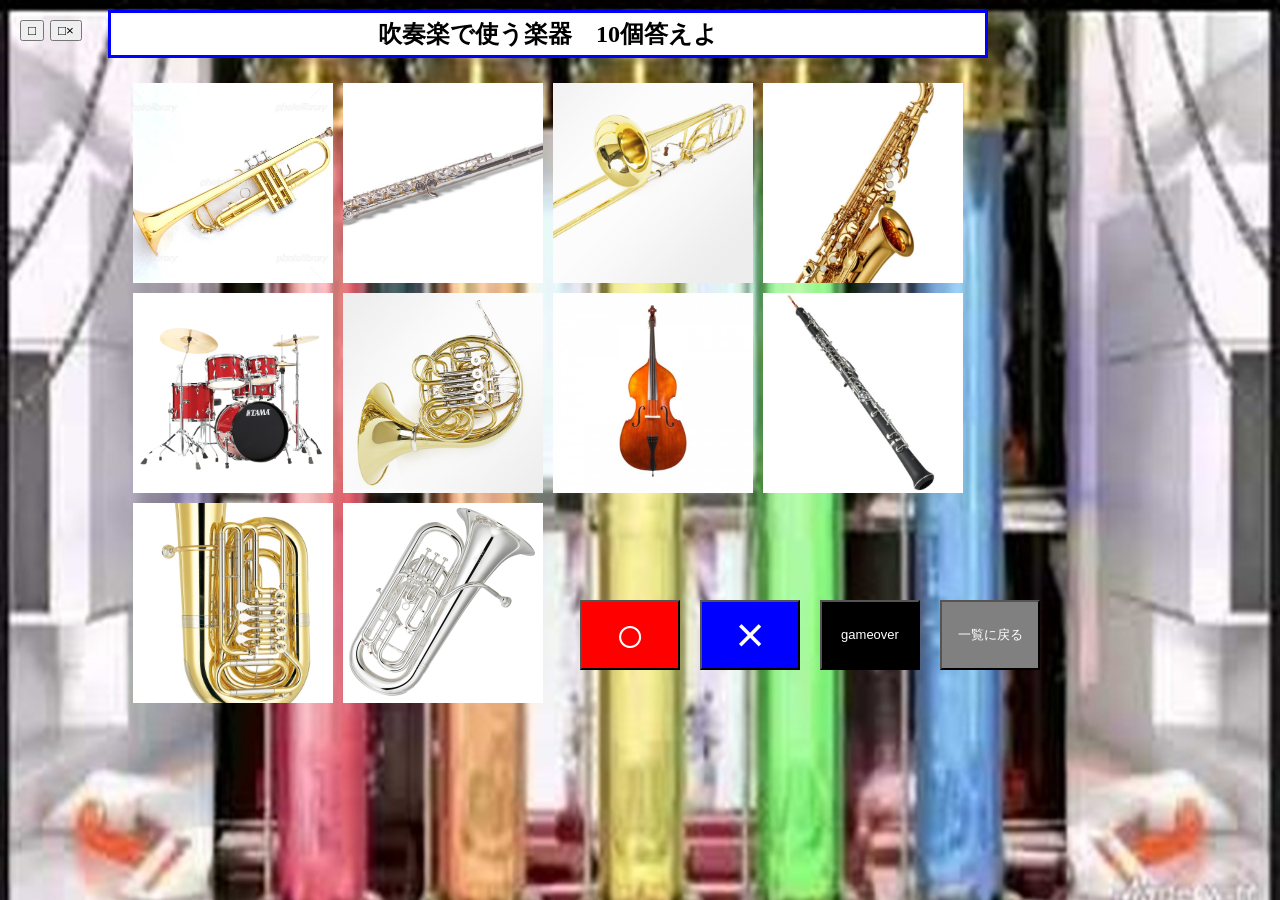
==== mondai/1/1.html @ d50b70fa "Update 1.html" ====
<!DOCTYPE html>
<html lang="ja">

<head>
    <meta charset="UTF-8">
    <meta name="viewport" content="width=device-width, initial-scale=1.0">
    <title>five bomber</title>
    <link rel="stylesheet" href="../../style.css">
</head>

<body>
    <button id="button1">□</button>
    <button id="button2">□×</button>
    <h2>吹奏楽で使う楽器　10個答えよ</h2>
    <img class="choose" id="a" src="img/tp.jpg">
    <img class="choose" id="b" src="img/fl.jpg">
    <img class="choose" id="c" src="img/tb.jpg">
    <img class="choose" id="d" src="img/sax.jpg">
    <br>
    <img class="choose" id="e" src="img/drum.jpg">
    <img class="choose" id="f" src="img/hr.jpg">
    <img class="choose" id="g" src="img/stbass.jpg">
    <img class="choose" id="h" src="img/ob.jpg">
    <br>
    <img class="choose" id="i" src="img/tu.jpg">
    <img class="choose" id="j" src="img/euph.jpg">

    <button id="ok">○</button>
    <button id="ng">×</button>
    <button id="gameover">gameover</button>
    <button id="back" onclick="location.href='../../index.html'">一覧に戻る</a></button>

    <img id="maru" class="mienai" src="../../images/maru.png">
    <img id="batsu" class="mienai" src="../../images/batsu.png">
    <img id="gameoverImg" class="mienai" src="../../images/gameover.jpeg">
    <img id="clear" class="mienai" src="../../images/clear.png">
</body>
<script src="../../index.js"></script>
</html>
---- style.css ----
body {
    width: 1080px;
    height: 810px;
    background-image: url(./images/background.jpg);
    background-size: cover;
    text-align: center;
}

#button1 {
    position: absolute;
    top: 20px;
    left: 20px;
}

#button2 {
    position: absolute;
    top: 20px;
    left: 50px;
}

h2 {
    padding: 5px 0px 5px 0px;
    margin: 10px 100px 5px 100px;
    background-color: white;
    border: solid 3px blue;
}

img {
    width: 200px;
    height: 200px;
    margin: 3px;
}

#a {
    position: absolute;
    top: 80px;
    left: 130px;
}

#b {
    position: absolute;
    top: 80px;
    left: 340px;
}

#c {
    position: absolute;
    top: 80px;
    left: 550px;
}

#d {
    position: absolute;
    top: 80px;
    left: 760px;
}

#e {
    position: absolute;
    top: 290px;
    left: 130px;
}

#f {
    position: absolute;
    top: 290px;
    left: 340px;
}

#g {
    position: absolute;
    top: 290px;
    left: 550px;
}

#h {
    position: absolute;
    top: 290px;
    left: 760px;
}

#i {
    position: absolute;
    top: 500px;
    left: 130px;
}

#j {
    position: absolute;
    top: 500px;
    left: 340px;
}

#ok {
    width: 100px;
    height: 70px;
    font-size: 50px;
    text-align: center;
    padding-top: 0px;
    color: white;
    position: absolute;
    top: 600px;
    left:580px;
    background-color: red;
}

#ng {
    width: 100px;
    height: 70px;
    font-size: 50px;
    text-align: center;
    padding-top: 0px;
    color: white;
    position: absolute;
    top: 600px;
    left: 700px;
    background-color: blue;
}

#gameover {
    width: 100px;
    height: 70px;
    font-size: 50px;
    text-align: center;
    padding-top: 0px;
    color: white;
    position: absolute;
    top: 600px;
    left: 820px;
    background-color: black;
    font-size: small;
}

#back {
    width: 100px;
    height: 70px;
    font-size: 50px;
    text-align: center;
    padding-top: 0px;
    color: white;
    position: absolute;
    top: 600px;
    left: 940px;
    background-color: gray;
    font-size: small;
}

a {
    text-decoration: none;
    color: white;
}

.chose {
    border: solid 3px blue;
}

.noChoose {
    filter: brightness(60%);
}

#maru, #batsu {
    position: absolute;
    top: 140px;
    left: 270px;
    z-index: 10000;
    pointer-events: none;
    width: 500px;
    height: 500px;
}

#gameoverImg, #clear {
    position: absolute;
    top: 140px;
    left: 140px;
    z-index: 10000;
    pointer-events: none;
    width: 800px;
    height: 300px;
}

.mienai {
    display: none;
}

.mieru {
    display: flex;
}
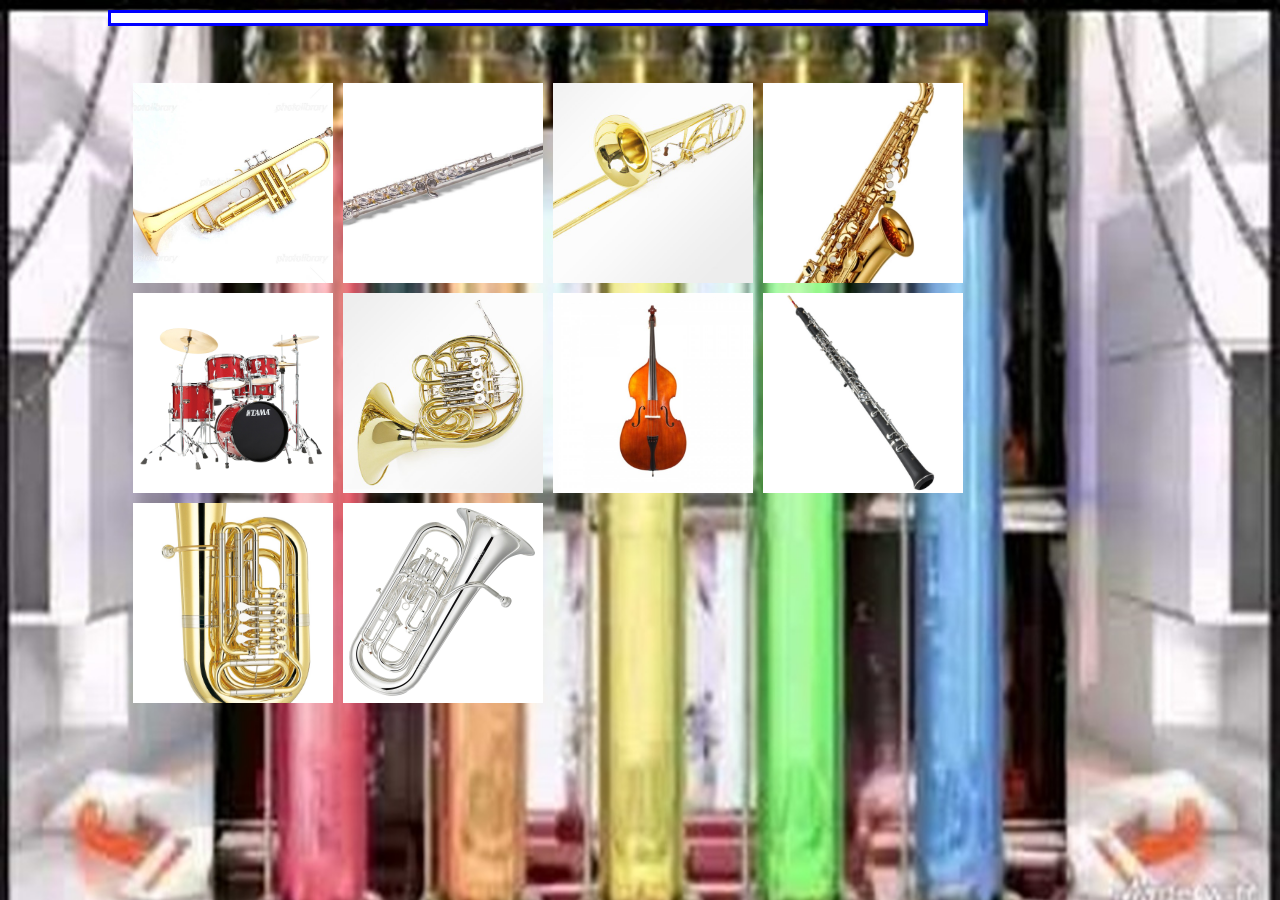
==== commit e036f40b: "add" ====
--- a/mondai/1/1.html
+++ b/mondai/1/1.html
@@ -4,36 +4,32 @@
 <head>
     <meta charset="UTF-8">
     <meta name="viewport" content="width=device-width, initial-scale=1.0">
-    <title>five bomber</title>
+    <title>1</title>
     <link rel="stylesheet" href="../../style.css">
 </head>
 
 <body>
-    <button id="button1">□</button>
-    <button id="button2">□×</button>
-    <h2>吹奏楽で使う楽器　10個答えよ</h2>
-    <img class="choose" id="a" src="img/tp.jpg">
-    <img class="choose" id="b" src="img/fl.jpg">
-    <img class="choose" id="c" src="img/tb.jpg">
-    <img class="choose" id="d" src="img/sax.jpg">
+
+    <h2 id="mondaibun"></h2>
+    <!-- 問題別画像 -->
+    <img class="choose" id="a" src="img1/a.jpg">
+    <img class="choose" id="b" src="img1/b.jpg">
+    <img class="choose" id="c" src="img1/c.jpg">
+    <img class="choose" id="d" src="img1/d.jpg">
     <br>
-    <img class="choose" id="e" src="img/drum.jpg">
-    <img class="choose" id="f" src="img/hr.jpg">
-    <img class="choose" id="g" src="img/stbass.jpg">
-    <img class="choose" id="h" src="img/ob.jpg">
+    <img class="choose" id="e" src="img1/e.jpg">
+    <img class="choose" id="f" src="img1/f.jpg">
+    <img class="choose" id="g" src="img1/g.jpg">
+    <img class="choose" id="h" src="img1/h.jpg">
     <br>
-    <img class="choose" id="i" src="img/tu.jpg">
-    <img class="choose" id="j" src="img/euph.jpg">
+    <img class="choose" id="i" src="img1/i.jpg">
+    <img class="choose" id="j" src="img1/j.jpg">
 
-    <button id="ok">○</button>
-    <button id="ng">×</button>
-    <button id="gameover">gameover</button>
-    <button id="back" onclick="location.href='../../index.html'">一覧に戻る</a></button>
-
+    <!-- 共通画像 -->
     <img id="maru" class="mienai" src="../../images/maru.png">
     <img id="batsu" class="mienai" src="../../images/batsu.png">
-    <img id="gameoverImg" class="mienai" src="../../images/gameover.jpeg">
+    <img id="gameover" class="mienai" src="../../images/gameover.jpeg">
     <img id="clear" class="mienai" src="../../images/clear.png">
 </body>
 <script src="../../index.js"></script>
-</html>
+</html>
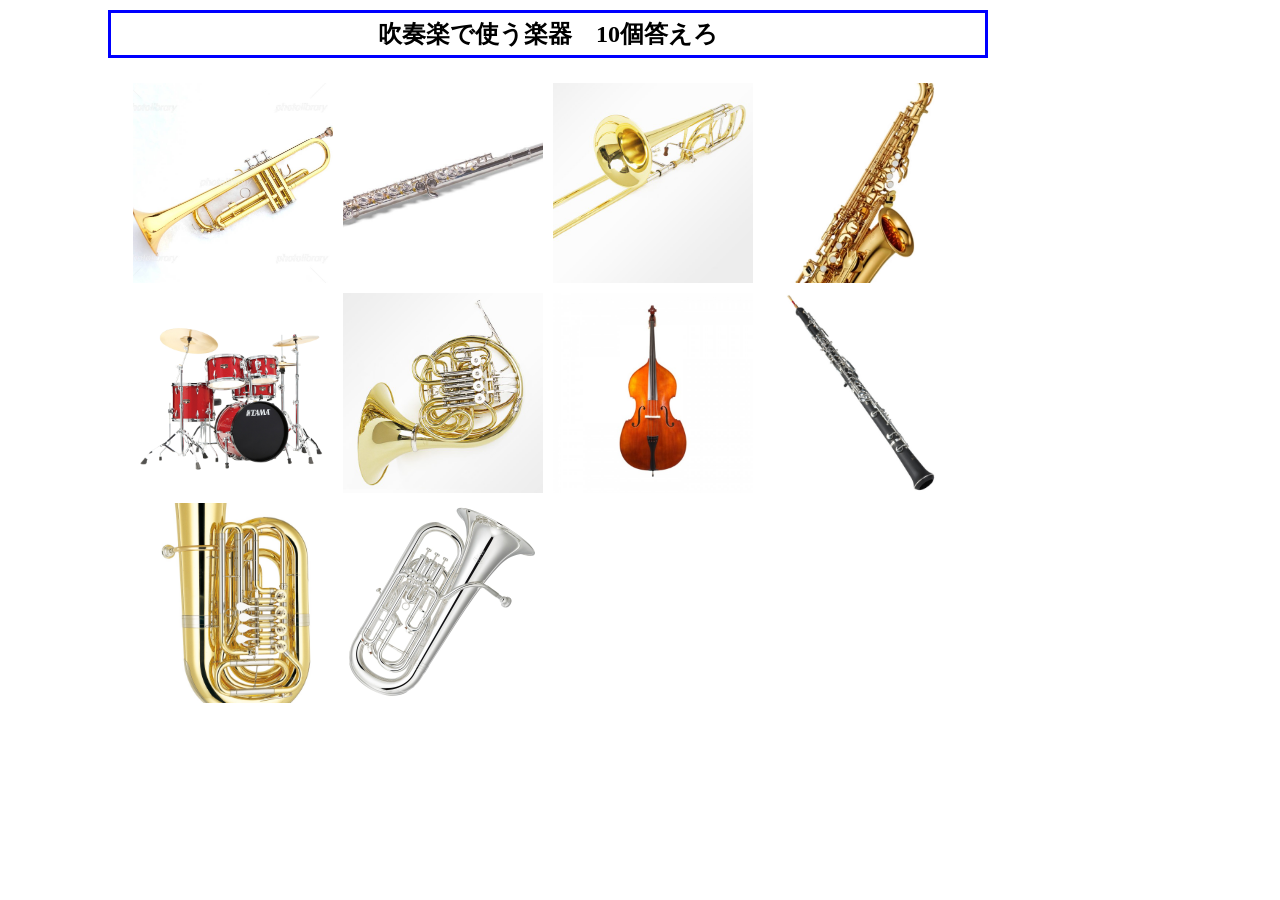
==== commit 31f5eddf: "あど" ====
--- a/mondai/1/1.html
+++ b/mondai/1/1.html
@@ -30,6 +30,12 @@
     <img id="batsu" class="mienai" src="../../images/batsu.png">
     <img id="gameover" class="mienai" src="../../images/gameover.jpeg">
     <img id="clear" class="mienai" src="../../images/clear.png">
+    <!-- 効果音・BGM -->
+    <audio id="bgm" src="../../music/bgm.mp3"></audio>
+    <audio id="seikai" src="../../music/seikai.mp3"></audio>
+    <audio id="fuseikai" src="../../music/fuseikai.mp3"></audio>
+    <audio id="clearOto" src="../../music/clear.mp3"></audio>
+    <audio id="gameoverOto" src="../../music/gameover.mp3"></audio>
 </body>
 <script src="../../index.js"></script>
 </html>
--- a/style.css
+++ b/style.css
@@ -1,21 +1,32 @@
+@charset "utf-8";
+
 body {
     width: 1080px;
     height: 810px;
-    background-image: url(./images/background.jpg);
+    background-image: url(./images/fv_background.webp);
     background-size: cover;
+    background-position: center;
     text-align: center;
 }
 
-#button1 {
-    position: absolute;
-    top: 20px;
-    left: 20px;
+.btn {
+  display: inline-block;
+  width: 50px;
+  height: 50px;
+  margin: 30px;
+  font-size: 40px;
+  padding: 0.5em 1em;
+  text-decoration: none;
+  background: #668ad8;/*ボタン色*/
+  color: #FFF;
+  border-bottom: solid 4px #627295;
+  border-radius: 3px;
 }
-
-#button2 {
-    position: absolute;
-    top: 20px;
-    left: 50px;
+.btn:active {
+  /*ボタンを押したとき*/
+  -webkit-transform: translateY(4px);
+  transform: translateY(4px);/*下に動く*/
+  border-bottom: none;/*線を消す*/
 }
 
 h2 {
@@ -91,60 +102,6 @@
     left: 340px;
 }
 
-#ok {
-    width: 100px;
-    height: 70px;
-    font-size: 50px;
-    text-align: center;
-    padding-top: 0px;
-    color: white;
-    position: absolute;
-    top: 600px;
-    left:580px;
-    background-color: red;
-}
-
-#ng {
-    width: 100px;
-    height: 70px;
-    font-size: 50px;
-    text-align: center;
-    padding-top: 0px;
-    color: white;
-    position: absolute;
-    top: 600px;
-    left: 700px;
-    background-color: blue;
-}
-
-#gameover {
-    width: 100px;
-    height: 70px;
-    font-size: 50px;
-    text-align: center;
-    padding-top: 0px;
-    color: white;
-    position: absolute;
-    top: 600px;
-    left: 820px;
-    background-color: black;
-    font-size: small;
-}
-
-#back {
-    width: 100px;
-    height: 70px;
-    font-size: 50px;
-    text-align: center;
-    padding-top: 0px;
-    color: white;
-    position: absolute;
-    top: 600px;
-    left: 940px;
-    background-color: gray;
-    font-size: small;
-}
-
 a {
     text-decoration: none;
     color: white;
@@ -168,7 +125,7 @@
     height: 500px;
 }
 
-#gameoverImg, #clear {
+#gameover, #clear {
     position: absolute;
     top: 140px;
     left: 140px;
@@ -185,3 +142,7 @@
 .mieru {
     display: flex;
 }
+
+.under {
+    margin-top: 300px;
+}
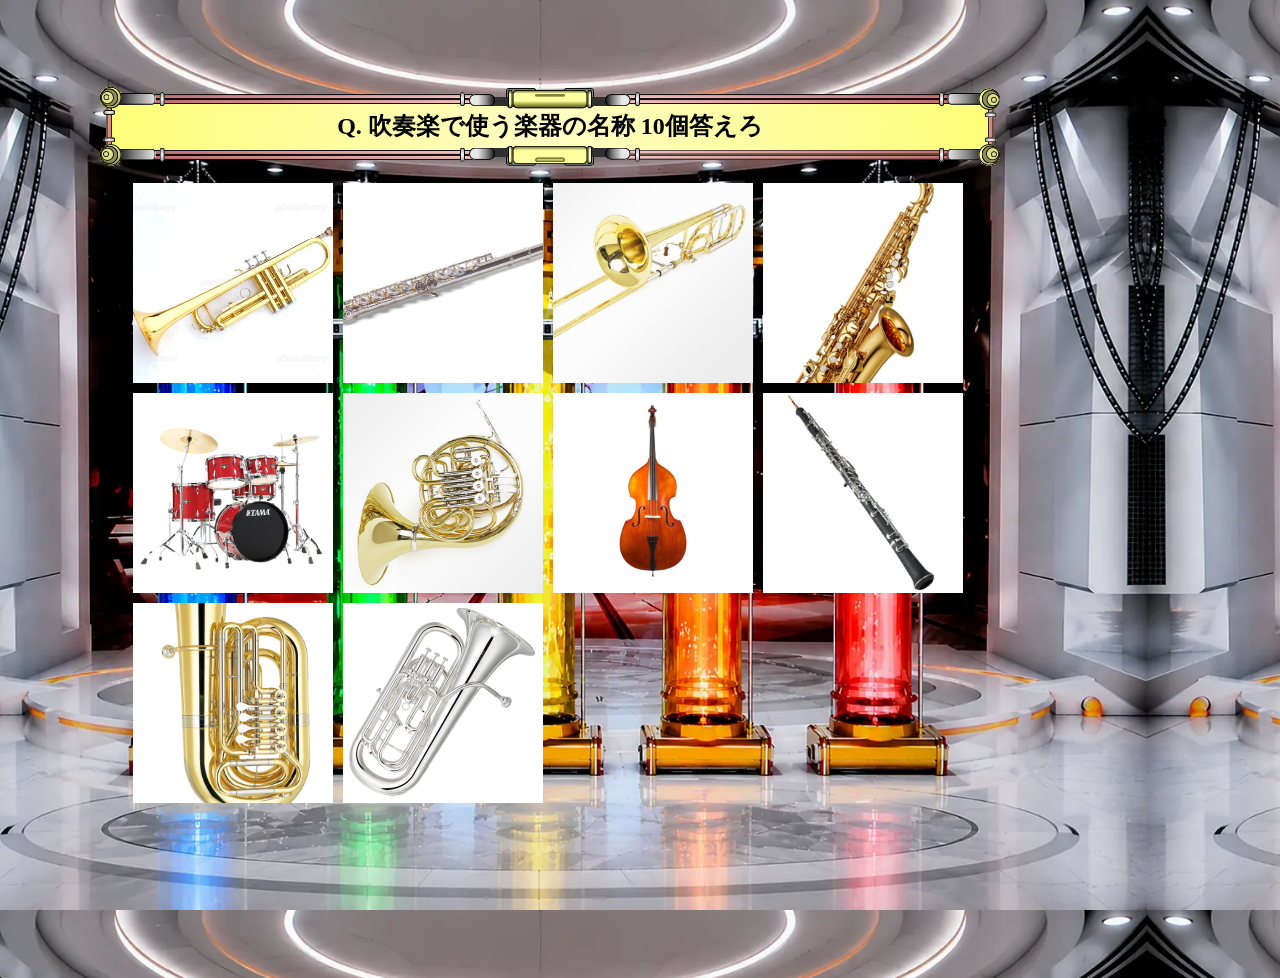
==== commit e908d998: "add" ====
--- a/mondai/1/1.html
+++ b/mondai/1/1.html
@@ -9,21 +9,23 @@
 </head>
 
 <body>
+    <p id="tenmetsu"></p>
 
     <h2 id="mondaibun"></h2>
     <!-- 問題別画像 -->
-    <img class="choose" id="a" src="img1/a.jpg">
-    <img class="choose" id="b" src="img1/b.jpg">
-    <img class="choose" id="c" src="img1/c.jpg">
-    <img class="choose" id="d" src="img1/d.jpg">
+    <img class="choose" id="a" src="img1/a.jpg" onerror="this.style.display='none'; document.getElementById('mondaibun').classList.add('under');">
+    <img class="choose" id="b" src="img1/b.jpg" onerror="this.style.display='none'">
+    <img class="choose" id="c" src="img1/c.jpg" onerror="this.style.display='none'">
+    <img class="choose" id="d" src="img1/d.jpg" onerror="this.style.display='none'">
     <br>
-    <img class="choose" id="e" src="img1/e.jpg">
-    <img class="choose" id="f" src="img1/f.jpg">
-    <img class="choose" id="g" src="img1/g.jpg">
-    <img class="choose" id="h" src="img1/h.jpg">
+    <img class="choose" id="e" src="img1/e.jpg" onerror="this.style.display='none'">
+    <img class="choose" id="f" src="img1/f.jpg" onerror="this.style.display='none'">
+    <img class="choose" id="g" src="img1/g.jpg" onerror="this.style.display='none'">
+    <img class="choose" id="h" src="img1/h.jpg" onerror="this.style.display='none'">
     <br>
-    <img class="choose" id="i" src="img1/i.jpg">
-    <img class="choose" id="j" src="img1/j.jpg">
+    <img class="choose" id="i" src="img1/i.jpg" onerror="this.style.display='none'">
+    <img class="choose" id="j" src="img1/j.jpg" onerror="this.style.display='none'">
+    <p id="count_last" class="mienai"></p>
 
     <!-- 共通画像 -->
     <img id="maru" class="mienai" src="../../images/maru.png">
@@ -36,6 +38,7 @@
     <audio id="fuseikai" src="../../music/fuseikai.mp3"></audio>
     <audio id="clearOto" src="../../music/clear.mp3"></audio>
     <audio id="gameoverOto" src="../../music/gameover.mp3"></audio>
+    <audio id="countdown" src="../../music/count.mp3"></audio>
 </body>
 <script src="../../index.js"></script>
 </html>
--- a/style.css
+++ b/style.css
@@ -1,12 +1,37 @@
 @charset "utf-8";
+
+html {
+    width: 1080px;
+    height: 910px;
+}
 
 body {
     width: 1080px;
-    height: 810px;
+    height: 910px;
+    margin: 0;
     background-image: url(./images/fv_background.webp);
     background-size: cover;
     background-position: center;
     text-align: center;
+}
+
+@keyframes blinking {
+  0%, 100% { opacity: 0;}
+  50% { opacity: 0.5;}
+}
+
+.tenmetsu {
+    animation: blinking 1s ease-in-out infinite;
+    background-color: red;
+}
+
+#tenmetsu {
+    width: 1080px;
+    height: 910px;
+}
+
+.red {
+    background-color: rgba(255, 0, 0, 0.3);
 }
 
 .btn {
@@ -14,6 +39,7 @@
   width: 50px;
   height: 50px;
   margin: 30px;
+  margin-top: 200px;
   font-size: 40px;
   padding: 0.5em 1em;
   text-decoration: none;
@@ -22,6 +48,11 @@
   border-bottom: solid 4px #627295;
   border-radius: 3px;
 }
+
+.sitagawa {
+    margin-top: 30px;
+}
+
 .btn:active {
   /*ボタンを押したとき*/
   -webkit-transform: translateY(4px);
@@ -30,10 +61,16 @@
 }
 
 h2 {
-    padding: 5px 0px 5px 0px;
+    position: absolute;
+    top: 30px;
+    width: 900px;
+    height: 90px;
     margin: 10px 100px 5px 100px;
-    background-color: white;
-    border: solid 3px blue;
+    padding-top: 70px;
+    background-image: url(./images/mondaibun_back.png);
+    background-size: 900px;
+    background-position: center;
+    background-repeat: no-repeat;
 }
 
 img {
@@ -44,62 +81,89 @@
 
 #a {
     position: absolute;
-    top: 80px;
+    top: 180px;
     left: 130px;
 }
 
 #b {
     position: absolute;
-    top: 80px;
+    top: 180px;
     left: 340px;
 }
 
 #c {
     position: absolute;
-    top: 80px;
+    top: 180px;
     left: 550px;
 }
 
 #d {
     position: absolute;
-    top: 80px;
+    top: 180px;
     left: 760px;
 }
 
 #e {
     position: absolute;
-    top: 290px;
+    top: 390px;
     left: 130px;
 }
 
 #f {
     position: absolute;
-    top: 290px;
+    top: 390px;
     left: 340px;
 }
 
 #g {
     position: absolute;
-    top: 290px;
+    top: 390px;
     left: 550px;
 }
 
 #h {
     position: absolute;
-    top: 290px;
+    top: 390px;
     left: 760px;
 }
 
 #i {
     position: absolute;
-    top: 500px;
+    top: 600px;
     left: 130px;
 }
 
 #j {
     position: absolute;
-    top: 500px;
+    top: 600px;
     left: 340px;
+}
+
+@keyframes shrinkText {
+  0% {
+    transform: scale(1);
+  }
+  100% {
+    transform: scale(0);
+  }
+}
+
+#count_last {
+    position: absolute;
+    top: 580px;
+    left: 680px;
+    font-size: 150px;
+    font-weight: bold;
+    margin: 0;
+    color: white;
+    width: 150px;
+    height: 150px;
+    border-radius: 100%;
+}
+
+.shrink {
+    display: inline-block;
+    animation: shrinkText 1.02s ease-in-out infinite;
 }
 
 a {
@@ -108,7 +172,7 @@
 }
 
 .chose {
-    border: solid 3px blue;
+    border: solid 4px red;
 }
 
 .noChoose {
@@ -117,7 +181,7 @@
 
 #maru, #batsu {
     position: absolute;
-    top: 140px;
+    top: 240px;
     left: 270px;
     z-index: 10000;
     pointer-events: none;
@@ -127,7 +191,7 @@
 
 #gameover, #clear {
     position: absolute;
-    top: 140px;
+    top: 240px;
     left: 140px;
     z-index: 10000;
     pointer-events: none;
@@ -139,10 +203,12 @@
     display: none;
 }
 
-.mieru {
-    display: flex;
-}
-
 .under {
-    margin-top: 300px;
-}
+    position: absolute;
+    top: 405px;
+}
+
+.up {
+    top: 200px !important;
+    left: 450px !important;
+}
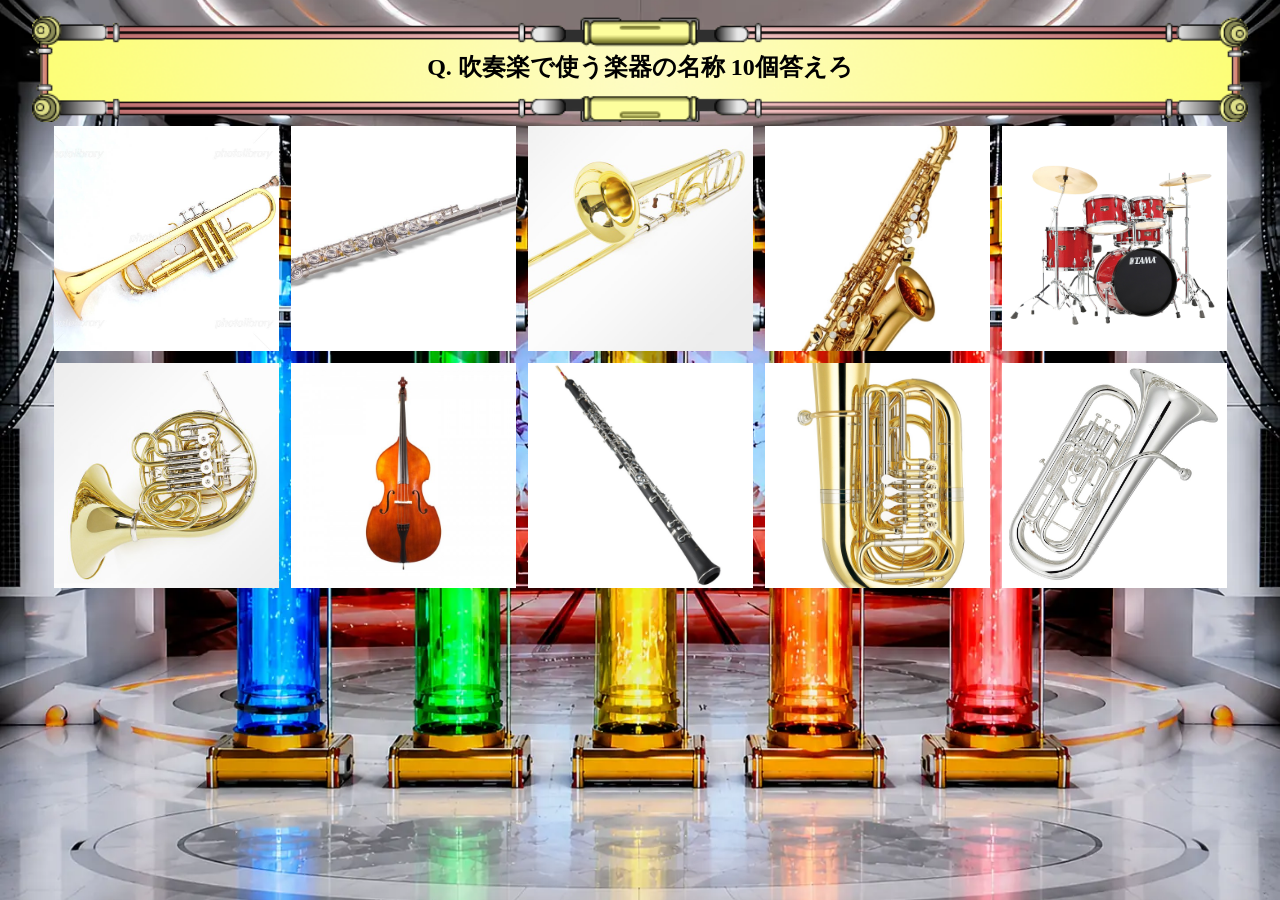
==== commit 65945c70: "Update 1.html" ====
--- a/mondai/1/1.html
+++ b/mondai/1/1.html
@@ -17,12 +17,11 @@
     <img class="choose" id="b" src="img1/b.jpg" onerror="this.style.display='none'">
     <img class="choose" id="c" src="img1/c.jpg" onerror="this.style.display='none'">
     <img class="choose" id="d" src="img1/d.jpg" onerror="this.style.display='none'">
+    <img class="choose" id="e" src="img1/e.jpg" onerror="this.style.display='none'">
     <br>
-    <img class="choose" id="e" src="img1/e.jpg" onerror="this.style.display='none'">
     <img class="choose" id="f" src="img1/f.jpg" onerror="this.style.display='none'">
     <img class="choose" id="g" src="img1/g.jpg" onerror="this.style.display='none'">
     <img class="choose" id="h" src="img1/h.jpg" onerror="this.style.display='none'">
-    <br>
     <img class="choose" id="i" src="img1/i.jpg" onerror="this.style.display='none'">
     <img class="choose" id="j" src="img1/j.jpg" onerror="this.style.display='none'">
     <p id="count_last" class="mienai"></p>
@@ -34,11 +33,11 @@
     <img id="clear" class="mienai" src="../../images/clear.png">
     <!-- 効果音・BGM -->
     <audio id="bgm" src="../../music/bgm.mp3"></audio>
-    <audio id="seikai" src="../../music/seikai.mp3"></audio>
-    <audio id="fuseikai" src="../../music/fuseikai.mp3"></audio>
+    <audio id="seikai" src="../../music/seikai.wav"></audio>
+    <audio id="fuseikai" src="../../music/fuseikai.wav"></audio>
     <audio id="clearOto" src="../../music/clear.mp3"></audio>
     <audio id="gameoverOto" src="../../music/gameover.mp3"></audio>
     <audio id="countdown" src="../../music/count.mp3"></audio>
 </body>
 <script src="../../index.js"></script>
-</html>+</html>
--- a/style.css
+++ b/style.css
@@ -1,23 +1,33 @@
 @charset "utf-8";
 
-html {
-    width: 1080px;
-    height: 910px;
+html, body {
+    position: absolute;
+    width: 100%;
+    height: 100%;
+    top: 0;
+    margin: 0;
+    padding: 0;
 }
 
 body {
-    width: 1080px;
-    height: 910px;
-    margin: 0;
     background-image: url(./images/fv_background.webp);
+    background-position: center;
     background-size: cover;
-    background-position: center;
     text-align: center;
 }
 
 @keyframes blinking {
-  0%, 100% { opacity: 0;}
-  50% { opacity: 0.5;}
+    0%, 100% { opacity: 0;}
+    50% { opacity: 0.5;}
+}
+
+#tenmetsu {
+    position: absolute;
+    top: 0;
+    height: 100%;
+    width: 100%;
+    margin: 0;
+    pointer-events: none;
 }
 
 .tenmetsu {
@@ -25,145 +35,67 @@
     background-color: red;
 }
 
-#tenmetsu {
-    width: 1080px;
-    height: 910px;
-}
-
 .red {
     background-color: rgba(255, 0, 0, 0.3);
 }
 
 .btn {
-  display: inline-block;
-  width: 50px;
-  height: 50px;
-  margin: 30px;
-  margin-top: 200px;
-  font-size: 40px;
-  padding: 0.5em 1em;
-  text-decoration: none;
-  background: #668ad8;/*ボタン色*/
-  color: #FFF;
-  border-bottom: solid 4px #627295;
-  border-radius: 3px;
-}
-
-.sitagawa {
-    margin-top: 30px;
+    display: inline-block;
+    width: 50px;
+    height: 50px;
+    margin: 30px;
+    font-size: 40px;
+    padding: 0.5em 1em;
+    text-decoration: none;
+    background: #668ad8;/*ボタン色*/
+    color: #FFF;
+    border-bottom: solid 4px #627295;
+    border-radius: 3px;
 }
 
 .btn:active {
-  /*ボタンを押したとき*/
-  -webkit-transform: translateY(4px);
-  transform: translateY(4px);/*下に動く*/
-  border-bottom: none;/*線を消す*/
+    /*ボタンを押したとき*/
+    -webkit-transform: translateY(4px);
+    transform: translateY(4px);/*下に動く*/
+    border-bottom: none;/*線を消す*/
 }
 
 h2 {
-    position: absolute;
-    top: 30px;
-    width: 900px;
-    height: 90px;
-    margin: 10px 100px 5px 100px;
-    padding-top: 70px;
+    display: block;
+    text-align: center;
+    padding: 4% 0 3% 0;
+    margin: 0;
     background-image: url(./images/mondaibun_back.png);
-    background-size: 900px;
+    background-size: 95%;
+    height: auto;
     background-position: center;
     background-repeat: no-repeat;
 }
 
 img {
-    width: 200px;
-    height: 200px;
-    margin: 3px;
-}
-
-#a {
-    position: absolute;
-    top: 180px;
-    left: 130px;
-}
-
-#b {
-    position: absolute;
-    top: 180px;
-    left: 340px;
-}
-
-#c {
-    position: absolute;
-    top: 180px;
-    left: 550px;
-}
-
-#d {
-    position: absolute;
-    top: 180px;
-    left: 760px;
-}
-
-#e {
-    position: absolute;
-    top: 390px;
-    left: 130px;
-}
-
-#f {
-    position: absolute;
-    top: 390px;
-    left: 340px;
-}
-
-#g {
-    position: absolute;
-    top: 390px;
-    left: 550px;
-}
-
-#h {
-    position: absolute;
-    top: 390px;
-    left: 760px;
-}
-
-#i {
-    position: absolute;
-    top: 600px;
-    left: 130px;
-}
-
-#j {
-    position: absolute;
-    top: 600px;
-    left: 340px;
-}
-
-@keyframes shrinkText {
-  0% {
-    transform: scale(1);
-  }
-  100% {
-    transform: scale(0);
-  }
+    width: auto;
+    height: 25%;
+    margin: 0;
+    display: inline-block;
+    border: 4px solid rgba(0, 0, 0, 0);
 }
 
 #count_last {
     position: absolute;
-    top: 580px;
-    left: 680px;
-    font-size: 150px;
+    height: 10%;
+    width: 10%;
+    background-image: url(./images/timer.png);
+    background-size: 90%;
+    background-position: center;
+    background-repeat: no-repeat;
+    margin: 0;
+    padding-top: 3%;
+    font-size: 200%;
     font-weight: bold;
-    margin: 0;
-    color: white;
-    width: 150px;
-    height: 150px;
-    border-radius: 100%;
-}
-
-.shrink {
-    display: inline-block;
-    animation: shrinkText 1.02s ease-in-out infinite;
+    text-align: center;
+    right: 5%;
+    top: 0;
+    color: black;
 }
 
 a {
@@ -181,22 +113,22 @@
 
 #maru, #batsu {
     position: absolute;
-    top: 240px;
-    left: 270px;
+    bottom: 0%;
+    left: 25%;
     z-index: 10000;
     pointer-events: none;
-    width: 500px;
-    height: 500px;
+    width: 50%;
+    height: auto;
 }
 
 #gameover, #clear {
     position: absolute;
-    top: 240px;
-    left: 140px;
+    top: 20%;
+    left: 10%;
     z-index: 10000;
     pointer-events: none;
-    width: 800px;
-    height: 300px;
+    width: 80%;
+    height: auto;
 }
 
 .mienai {
@@ -204,11 +136,7 @@
 }
 
 .under {
-    position: absolute;
-    top: 405px;
+    position: relative;
+    margin: auto;
+    top: 40%;
 }
-
-.up {
-    top: 200px !important;
-    left: 450px !important;
-}
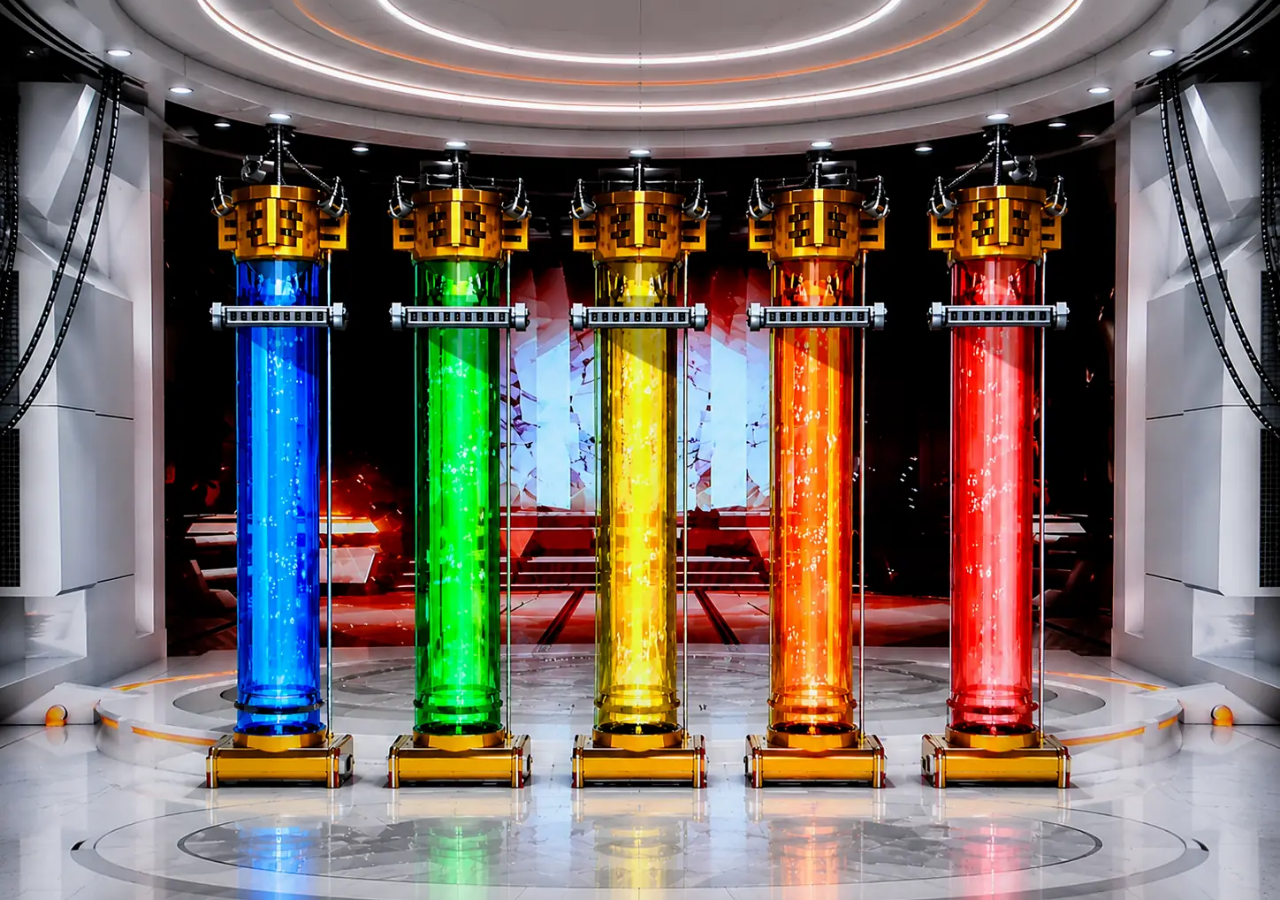
==== commit d8e33040: "add" ====
--- a/mondai/1/1.html
+++ b/mondai/1/1.html
@@ -11,26 +11,28 @@
 <body>
     <p id="tenmetsu"></p>
 
-    <h2 id="mondaibun"></h2>
+    <h2 id="mondaibun" class="mienai"></h2>
     <!-- 問題別画像 -->
-    <img class="choose" id="a" src="img1/a.jpg" onerror="this.style.display='none'; document.getElementById('mondaibun').classList.add('under');">
-    <img class="choose" id="b" src="img1/b.jpg" onerror="this.style.display='none'">
-    <img class="choose" id="c" src="img1/c.jpg" onerror="this.style.display='none'">
-    <img class="choose" id="d" src="img1/d.jpg" onerror="this.style.display='none'">
-    <img class="choose" id="e" src="img1/e.jpg" onerror="this.style.display='none'">
+    <img class="choose" id="a" src="">
+    <img class="choose" id="b" src="">
+    <img class="choose" id="c" src="">
+    <img class="choose" id="d" src="">
+    <img class="choose" id="e" src="">
     <br>
-    <img class="choose" id="f" src="img1/f.jpg" onerror="this.style.display='none'">
-    <img class="choose" id="g" src="img1/g.jpg" onerror="this.style.display='none'">
-    <img class="choose" id="h" src="img1/h.jpg" onerror="this.style.display='none'">
-    <img class="choose" id="i" src="img1/i.jpg" onerror="this.style.display='none'">
-    <img class="choose" id="j" src="img1/j.jpg" onerror="this.style.display='none'">
+    <img class="choose" id="f" src="">
+    <img class="choose" id="g" src="">
+    <img class="choose" id="h" src="">
+    <img class="choose" id="i" src="">
+    <img class="choose" id="j" src="">
     <p id="count_last" class="mienai"></p>
+
+    <h1 id="taiki" class="mienai">次の問題です</h1>
 
     <!-- 共通画像 -->
     <img id="maru" class="mienai" src="../../images/maru.png">
     <img id="batsu" class="mienai" src="../../images/batsu.png">
-    <img id="gameover" class="mienai" src="../../images/gameover.jpeg">
-    <img id="clear" class="mienai" src="../../images/clear.png">
+    <img id="gameover" class="mienai" src="../../images/gameover.PNG">
+    <img id="clear" class="mienai" src="../../images/clear.PNG">
     <!-- 効果音・BGM -->
     <audio id="bgm" src="../../music/bgm.mp3"></audio>
     <audio id="seikai" src="../../music/seikai.wav"></audio>
@@ -40,4 +42,4 @@
     <audio id="countdown" src="../../music/count.mp3"></audio>
 </body>
 <script src="../../index.js"></script>
-</html>
+</html>
--- a/style.css
+++ b/style.css
@@ -82,18 +82,18 @@
 
 #count_last {
     position: absolute;
-    height: 10%;
-    width: 10%;
+    height: 14%;
+    width: 14%;
     background-image: url(./images/timer.png);
     background-size: 90%;
     background-position: center;
     background-repeat: no-repeat;
     margin: 0;
     padding-top: 3%;
-    font-size: 200%;
+    font-size: 300%;
     font-weight: bold;
     text-align: center;
-    right: 5%;
+    right: 0;
     top: 0;
     color: black;
 }
